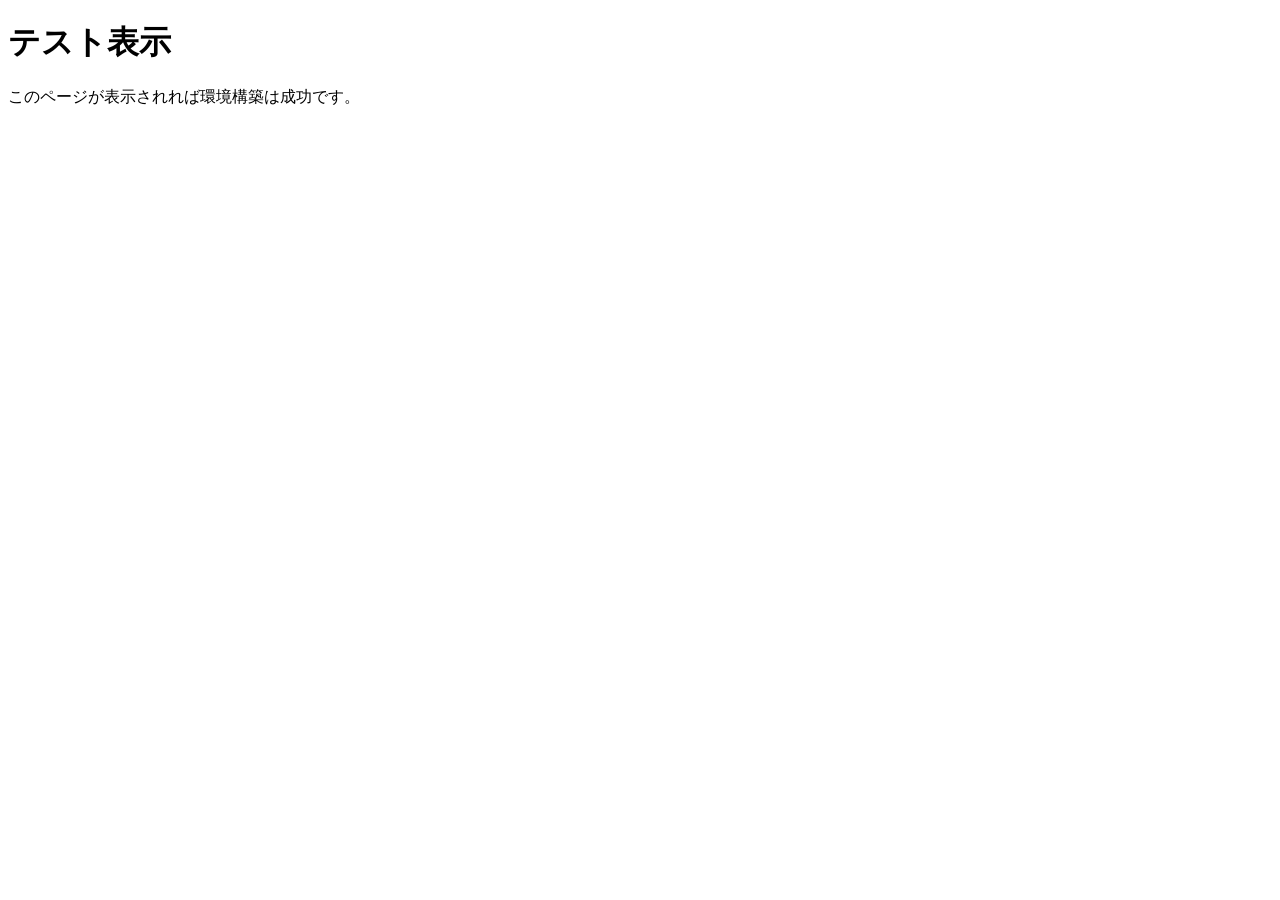
==== index.html @ 56f406b8 "初回コミット：フォルダ構成を作成" ====
<!DOCTYPE html>
<html lang="ja">
<head>
    <meta charset="UTF-8">
    <meta name="viewport" content="width=device-width, initial-scale=1.0">
    <title>サイト名（仮）</title>
    <link rel="stylesheet" href="style.css">
</head>
<body>
    <h1>テスト表示</h1>
    <p>このページが表示されれば環境構築は成功です。</p>
</body>
</html>
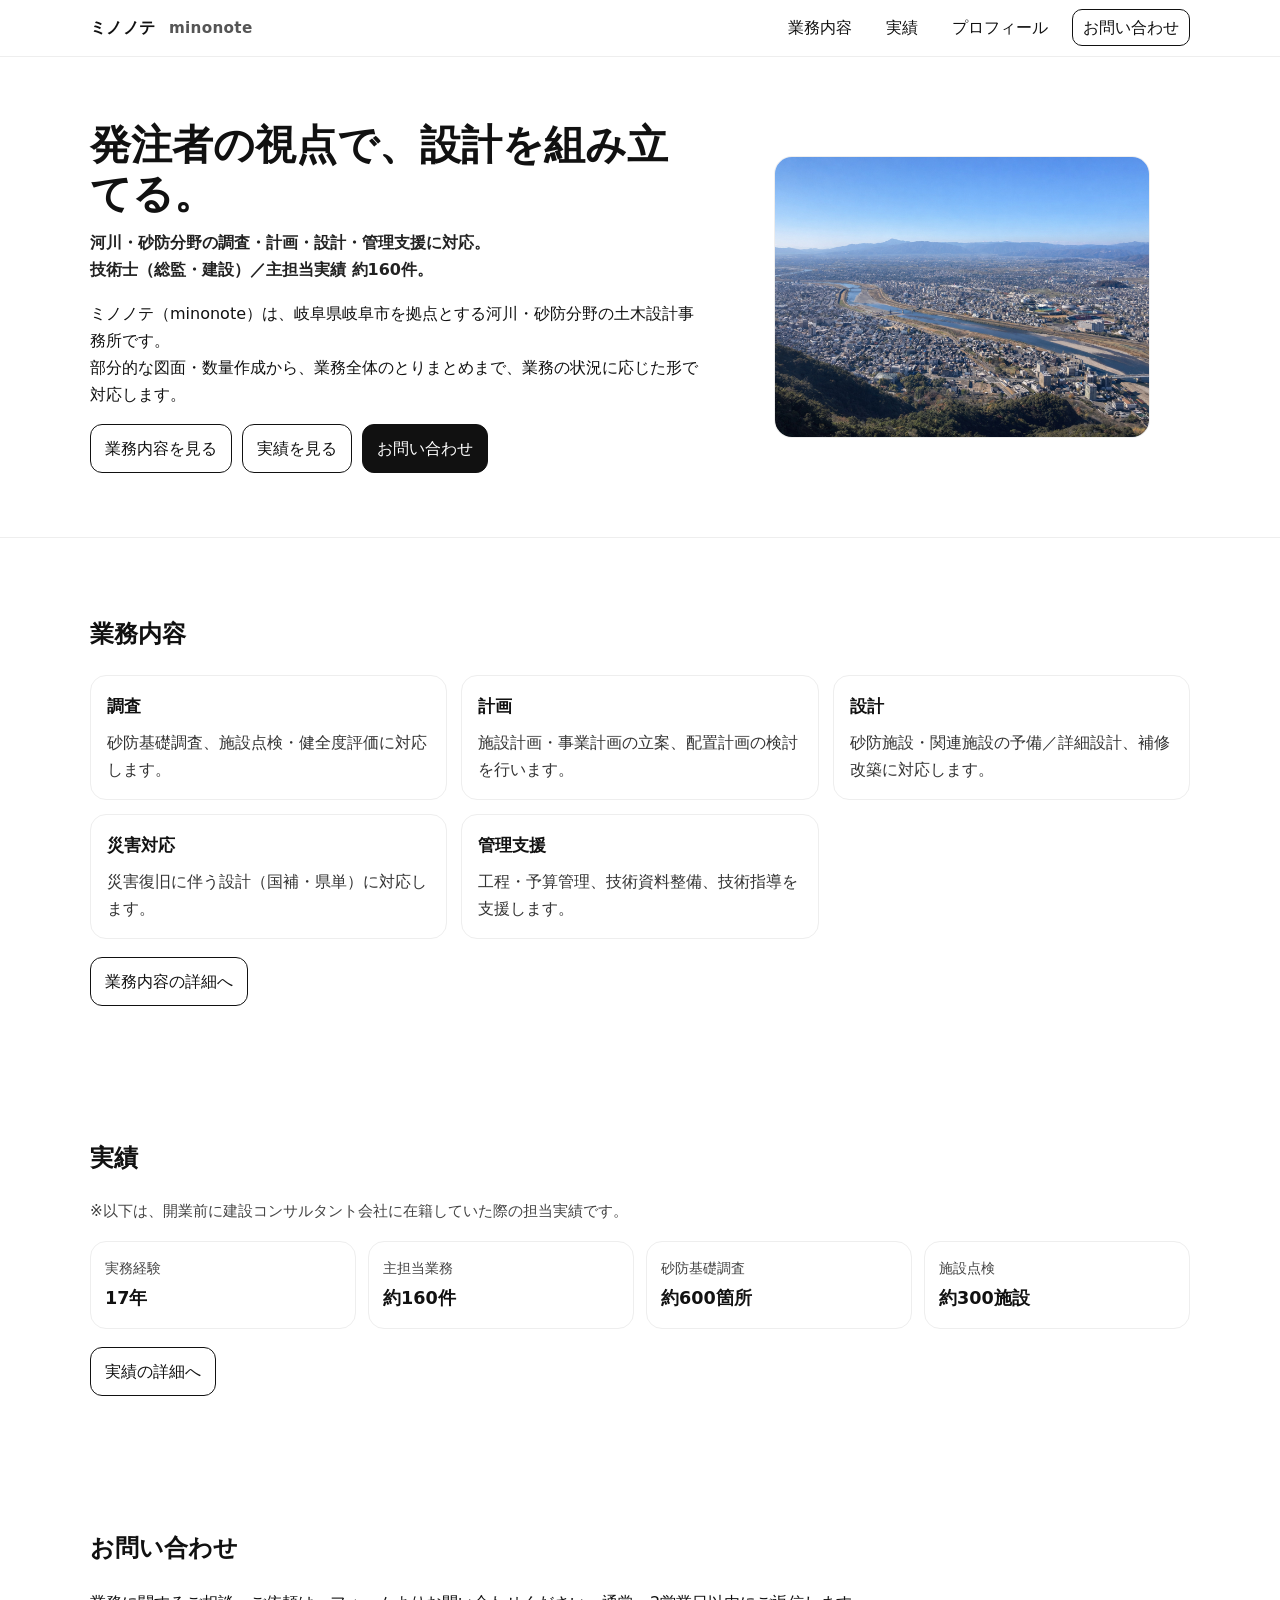
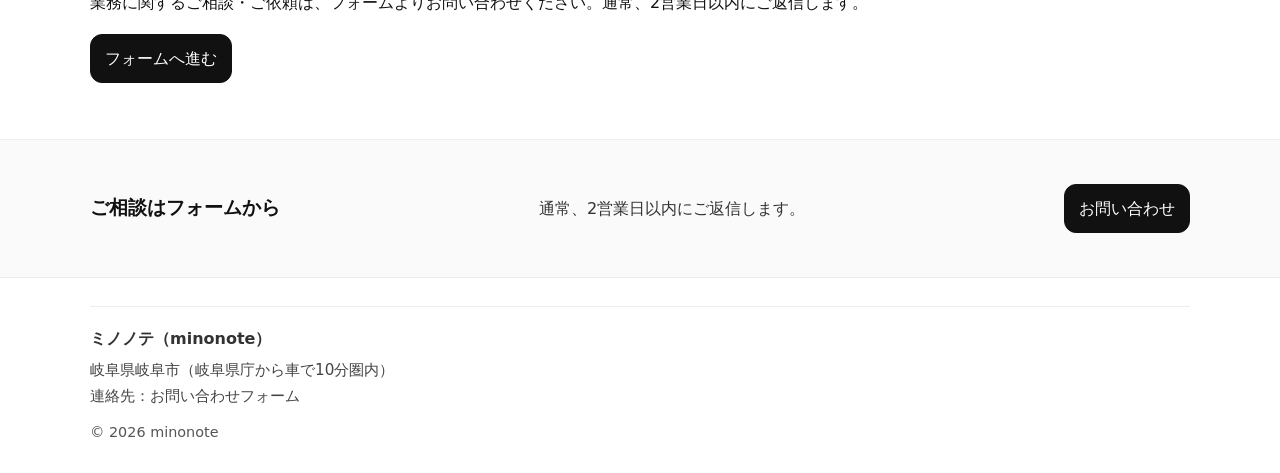
==== commit 8d0d9225: "Prepare for publish" ====
--- a/index.html
+++ b/index.html
@@ -1,13 +1,151 @@
-<!DOCTYPE html>
+<!doctype html>
 <html lang="ja">
 <head>
-    <meta charset="UTF-8">
-    <meta name="viewport" content="width=device-width, initial-scale=1.0">
-    <title>サイト名（仮）</title>
-    <link rel="stylesheet" href="style.css">
+  <meta charset="utf-8" />
+  <meta name="viewport" content="width=device-width, initial-scale=1" />
+  <title>ミノノテ（minonote）｜河川・砂防の調査・計画・設計</title>
+  <meta name="description" content="岐阜県岐阜市拠点。河川・砂防分野の調査・計画・設計・災害復旧・管理支援に対応。技術士（総監・建設）／主担当実績 約160件。" />
+
+  <!-- Canonical / OGP（URLは公開後に実URLへ置換） -->
+  <link rel="canonical" href="https://YOUR_DOMAIN_OR_GITHUBPAGES_URL/" />
+  <meta property="og:title" content="ミノノテ（minonote）｜河川・砂防の調査・計画・設計" />
+  <meta property="og:description" content="河川・砂防分野の調査・計画・設計・災害復旧・管理支援に対応。技術士（総監・建設）／主担当実績 約160件。" />
+  <meta property="og:type" content="website" />
+  <meta property="og:url" content="https://YOUR_DOMAIN_OR_GITHUBPAGES_URL/" />
+  <meta property="og:image" content="https://YOUR_DOMAIN_OR_GITHUBPAGES_URL/images/ogp.png" />
+
+  <!-- Favicon（WF-066で作成・差し替え） -->
+  <link rel="icon" href="images/favicon.ico" />
+
+  <link rel="stylesheet" href="style.css" />
 </head>
 <body>
-    <h1>テスト表示</h1>
-    <p>このページが表示されれば環境構築は成功です。</p>
+  <a class="skip-link" href="#main">本文へスキップ</a>
+
+  <header class="site-header">
+    <div class="container header-inner">
+      <a class="brand" href="index.html" aria-label="ミノノテ トップへ">ミノノテ<span class="brand-sub"> minonote</span></a>
+
+      <nav class="site-nav" aria-label="グローバルナビゲーション">
+        <ul>
+          <li><a href="service.html">業務内容</a></li>
+          <li><a href="works.html">実績</a></li>
+          <li><a href="profile.html">プロフィール</a></li>
+          <li><a class="nav-cta" href="contact.html">お問い合わせ</a></li>
+        </ul>
+      </nav>
+    </div>
+  </header>
+
+  <main id="main">
+    <!-- Hero -->
+    <section class="hero">
+      <div class="container hero-inner">
+        <div class="hero-text">
+          <h1>発注者の視点で、設計を組み立てる。</h1>
+          <p class="lead">
+            河川・砂防分野の調査・計画・設計・管理支援に対応。<br />
+            技術士（総監・建設）／主担当実績 約160件。
+          </p>
+          <p>
+            ミノノテ（minonote）は、岐阜県岐阜市を拠点とする河川・砂防分野の土木設計事務所です。<br />
+            部分的な図面・数量作成から、業務全体のとりまとめまで、業務の状況に応じた形で対応します。
+          </p>
+
+          <div class="button-row">
+            <a class="btn" href="service.html">業務内容を見る</a>
+            <a class="btn" href="works.html">実績を見る</a>
+            <a class="btn btn-primary" href="contact.html">お問い合わせ</a>
+          </div>
+        </div>
+
+        <figure class="hero-media">
+          <!-- WF-045-01：トップメイン画像（WF-061までに差し替え） -->
+          <img src="images/hero-placeholder.jpg" alt="河川・砂防分野の業務イメージ（後で差し替え）" />
+        </figure>
+      </div>
+    </section>
+
+    <!-- Service summary -->
+    <section class="section" id="service">
+      <div class="container">
+        <h2>業務内容</h2>
+        <div class="cards">
+          <article class="card">
+            <h3>調査</h3>
+            <p>砂防基礎調査、施設点検・健全度評価に対応します。</p>
+          </article>
+          <article class="card">
+            <h3>計画</h3>
+            <p>施設計画・事業計画の立案、配置計画の検討を行います。</p>
+          </article>
+          <article class="card">
+            <h3>設計</h3>
+            <p>砂防施設・関連施設の予備／詳細設計、補修改築に対応します。</p>
+          </article>
+          <article class="card">
+            <h3>災害対応</h3>
+            <p>災害復旧に伴う設計（国補・県単）に対応します。</p>
+          </article>
+          <article class="card">
+            <h3>管理支援</h3>
+            <p>工程・予算管理、技術資料整備、技術指導を支援します。</p>
+          </article>
+        </div>
+
+        <div class="section-actions">
+          <a class="btn" href="service.html">業務内容の詳細へ</a>
+        </div>
+      </div>
+    </section>
+
+    <!-- Works summary -->
+    <section class="section" id="works">
+      <div class="container">
+        <h2>実績</h2>
+        <p class="note">※以下は、開業前に建設コンサルタント会社に在籍していた際の担当実績です。</p>
+
+        <dl class="metrics">
+          <div><dt>実務経験</dt><dd>17年</dd></div>
+          <div><dt>主担当業務</dt><dd>約160件</dd></div>
+          <div><dt>砂防基礎調査</dt><dd>約600箇所</dd></div>
+          <div><dt>施設点検</dt><dd>約300施設</dd></div>
+        </dl>
+
+        <div class="section-actions">
+          <a class="btn" href="works.html">実績の詳細へ</a>
+        </div>
+      </div>
+    </section>
+
+    <!-- Contact summary -->
+    <section class="section" id="contact">
+      <div class="container">
+        <h2>お問い合わせ</h2>
+        <p>業務に関するご相談・ご依頼は、フォームよりお問い合わせください。通常、2営業日以内にご返信します。</p>
+        <div class="section-actions">
+          <a class="btn btn-primary" href="contact.html">フォームへ進む</a>
+        </div>
+      </div>
+    </section>
+
+    <!-- Common CTA -->
+    <section class="cta" aria-label="お問い合わせへの導線">
+      <div class="container cta-inner">
+        <h2 class="cta-title">ご相談はフォームから</h2>
+        <p class="cta-text">通常、2営業日以内にご返信します。</p>
+        <a class="btn btn-primary" href="contact.html">お問い合わせ</a>
+      </div>
+    </section>
+  </main>
+
+  <footer class="site-footer">
+    <div class="container footer-inner">
+      <p class="footer-brand">ミノノテ（minonote）</p>
+      <p class="footer-meta">岐阜県岐阜市（岐阜県庁から車で10分圏内）</p>
+      <p class="footer-meta">連絡先：お問い合わせフォーム</p>
+      <p class="footer-copy">&copy; <span id="year">2026</span> minonote</p>
+    </div>
+  </footer>
 </body>
 </html>
--- a/style.css
+++ b/style.css
@@ -0,0 +1,440 @@
+/* WF-054 v1: minonote basic styles */
+
+/* ========== Base / Reset ========== */
+*,
+*::before,
+*::after {
+  box-sizing: border-box;
+}
+
+html {
+  -webkit-text-size-adjust: 100%;
+  text-size-adjust: 100%;
+}
+
+body {
+  margin: 0;
+  font-family: system-ui, -apple-system, "Segoe UI", Roboto, "Hiragino Kaku Gothic ProN",
+    "Noto Sans JP", "Yu Gothic", "Meiryo", sans-serif;
+  line-height: 1.7;
+  color: #111;
+  background: #fff;
+}
+
+img {
+  max-width: 100%;
+  height: auto;
+  display: block;
+}
+
+a {
+  color: inherit;
+  text-decoration: underline;
+  text-underline-offset: 0.2em;
+}
+
+a:hover {
+  opacity: 0.85;
+}
+
+.container {
+  width: min(1100px, calc(100% - 32px));
+  margin: 0 auto;
+}
+
+.section {
+  padding: 56px 0;
+}
+
+.note {
+  font-size: 0.95rem;
+  color: #444;
+}
+
+/* ========== Skip link ========== */
+.skip-link {
+  position: absolute;
+  left: -9999px;
+  top: 8px;
+  background: #111;
+  color: #fff;
+  padding: 8px 12px;
+  border-radius: 8px;
+  z-index: 999;
+}
+.skip-link:focus {
+  left: 12px;
+}
+
+/* ========== Header / Nav ========== */
+.site-header {
+  position: sticky;
+  top: 0;
+  background: rgba(255, 255, 255, 0.95);
+  backdrop-filter: blur(6px);
+  border-bottom: 1px solid #eee;
+  z-index: 50;
+}
+
+.header-inner {
+  display: flex;
+  align-items: center;
+  justify-content: space-between;
+  gap: 16px;
+  padding: 14px 0;
+}
+
+.brand {
+  font-weight: 700;
+  letter-spacing: 0.02em;
+  text-decoration: none;
+}
+
+.brand-sub {
+  font-weight: 600;
+  color: #555;
+  margin-left: 8px;
+  font-size: 0.95em;
+}
+
+.site-nav ul {
+  list-style: none;
+  margin: 0;
+  padding: 0;
+  display: flex;
+  gap: 14px;
+  align-items: center;
+}
+
+.site-nav a {
+  text-decoration: none;
+  padding: 8px 10px;
+  border-radius: 10px;
+}
+
+.site-nav a[aria-current="page"] {
+  background: #f4f4f4;
+}
+
+.nav-cta {
+  border: 1px solid #111;
+}
+
+/* ========== Buttons ========== */
+.btn {
+  display: inline-block;
+  padding: 10px 14px;
+  border-radius: 12px;
+  border: 1px solid #111;
+  text-decoration: none;
+}
+
+.btn-primary {
+  background: #111;
+  color: #fff;
+}
+
+.button-row {
+  display: flex;
+  flex-wrap: wrap;
+  gap: 10px;
+  margin-top: 16px;
+}
+
+.section-actions {
+  margin-top: 18px;
+  display: flex;
+  gap: 10px;
+  flex-wrap: wrap;
+}
+
+/* ========== Hero ========== */
+.hero {
+  padding: 64px 0;
+  border-bottom: 1px solid #eee;
+}
+
+.hero-inner {
+  display: grid;
+  grid-template-columns: 1.15fr 0.85fr;
+  gap: 28px;
+  align-items: center;
+}
+
+.hero h1 {
+  margin: 0 0 10px 0;
+  font-size: clamp(1.8rem, 3.2vw, 2.6rem);
+  line-height: 1.2;
+}
+
+.lead {
+  margin: 0 0 12px 0;
+  font-weight: 600;
+  color: #222;
+}
+
+.hero-media img {
+  border-radius: 18px;
+  border: 1px solid #eee;
+  background: #fafafa;
+  aspect-ratio: 4 / 3;
+  object-fit: cover;
+}
+
+/* ========== Cards ========== */
+.cards {
+  display: grid;
+  grid-template-columns: repeat(3, minmax(0, 1fr));
+  gap: 14px;
+  margin-top: 14px;
+}
+
+.card {
+  border: 1px solid #eee;
+  border-radius: 16px;
+  padding: 16px;
+  background: #fff;
+}
+
+.card h3 {
+  margin: 0 0 8px 0;
+  font-size: 1.05rem;
+}
+
+.card p {
+  margin: 0;
+  color: #333;
+}
+
+/* ========== Metrics (dl) ========== */
+/* WF-060-03 FIX: metrics を自動列数に（3件/4件どちらも整う） */
+.metrics {
+  margin: 16px 0 0 0;
+  padding: 0;
+  display: grid;
+  grid-template-columns: repeat(auto-fit, minmax(220px, 1fr));
+  gap: 12px;
+}
+
+.metrics > div {
+  border: 1px solid #eee;
+  border-radius: 16px;
+  padding: 14px;
+  background: #fff;
+}
+
+.metrics dt {
+  font-size: 0.9rem;
+  color: #444;
+}
+
+.metrics dd {
+  margin: 4px 0 0 0;
+  font-weight: 700;
+  font-size: 1.1rem;
+}
+
+/* ========== Page hero & prose ========== */
+.page-hero {
+  padding: 44px 0;
+  border-bottom: 1px solid #eee;
+}
+
+.page-hero h1 {
+  margin: 0 0 10px 0;
+  font-size: clamp(1.6rem, 2.6vw, 2.2rem);
+}
+
+.prose {
+  max-width: 820px;
+}
+
+.prose h2 {
+  margin-top: 28px;
+  margin-bottom: 10px;
+}
+
+.list {
+  padding-left: 1.2em;
+}
+
+.case {
+  border: 1px solid #eee;
+  border-radius: 16px;
+  padding: 16px;
+  margin-top: 12px;
+  background: #fff;
+}
+
+.case h3 {
+  margin: 0 0 8px 0;
+}
+
+/* ========== Profile ========== */
+.profile-top {
+  display: grid;
+  grid-template-columns: 0.5fr 1fr;
+  gap: 18px;
+  align-items: start;
+}
+
+.profile-media img {
+  border-radius: 18px;
+  border: 1px solid #eee;
+  background: #fafafa;
+  aspect-ratio: 4 / 5;
+  object-fit: cover;
+}
+
+.profile-name {
+  font-weight: 700;
+  font-size: 1.1rem;
+  margin: 0 0 10px 0;
+}
+
+.profile-meta {
+  list-style: none;
+  padding: 0;
+  margin: 0 0 10px 0;
+  color: #333;
+}
+
+/* ========== Form ========== */
+.form-embed {
+  border: 1px dashed #bbb;
+  border-radius: 16px;
+  padding: 14px;
+  background: #fafafa;
+}
+
+/* ========== CTA ========== */
+.cta {
+  padding: 44px 0;
+  border-top: 1px solid #eee;
+  border-bottom: 1px solid #eee;
+  background: #fafafa;
+}
+
+.cta-inner {
+  display: flex;
+  align-items: center;
+  justify-content: space-between;
+  gap: 16px;
+  flex-wrap: wrap;
+}
+
+.cta-title {
+  margin: 0;
+  font-size: 1.2rem;
+}
+
+.cta-text {
+  margin: 0;
+  color: #333;
+}
+
+/* ========== Footer ========== */
+.site-footer {
+  padding: 28px 0;
+}
+
+.footer-inner {
+  border-top: 1px solid #eee;
+  padding-top: 18px;
+  color: #333;
+}
+
+.footer-brand {
+  font-weight: 700;
+  margin: 0 0 6px 0;
+}
+
+.footer-meta {
+  margin: 0;
+  font-size: 0.95rem;
+  color: #444;
+}
+
+.footer-copy {
+  margin: 10px 0 0 0;
+  font-size: 0.9rem;
+  color: #555;
+}
+
+/* ========== Responsive ========== */
+@media (max-width: 900px) {
+  .hero-inner {
+    grid-template-columns: 1fr;
+  }
+  .cards {
+    grid-template-columns: 1fr;
+  }
+  .profile-top {
+    grid-template-columns: 1fr;
+  }
+  .site-nav ul {
+    gap: 6px;
+    flex-wrap: wrap;
+    justify-content: flex-end;
+  }
+}
+/* WF-060-02 A: service headings spacing */
+.prose h2 {
+  padding-top: 8px;
+  border-top: 1px solid #eee;
+}
+/* WF-060-02 B: list readability */
+.prose ul {
+  margin-top: 10px;
+  margin-bottom: 18px;
+}
+.prose li {
+  margin: 6px 0;
+}
+/* WF-060-02 C: page hero padding tweak */
+.page-hero {
+  padding: 36px 0;
+}
+/* WF-060-04 OPT: プロフィールの可読性（行長・行間） */
+.profile-summary {
+  max-width: 720px;
+}
+.profile-summary .note {
+  max-width: 60ch; /* 1行の長さを抑える */
+}
+.profile-meta li {
+  margin: 4px 0;
+}
+/* WF-060-04 OPT2: 顔写真枠を少し小さく */
+.profile-media {
+  max-width: 340px;
+}
+/* WF-060-05: Google Forms iframe */
+.form-embed iframe{
+  width: 100%;
+  border: 0;
+  border-radius: 12px;
+  min-height: 900px; /* 足りなければ増やす */
+}
+/* WF-060-05 OPT: contactページではCTAを非表示 */
+.page-contact .cta{
+  display: none;
+}
+/* WF-060-05 FIX: contactの箇条書きが左ギリギリにならないように */
+.prose ul.list{
+  padding-left: 1.8em; /* 1.6〜2.0emで好み調整 */
+}
+.prose ul.list li{
+  margin: 6px 0;
+}
+/* WF-060-04 OPT: profile origin text */
+.profile-summary .note {
+  color: #444;
+  line-height: 1.8;
+}
+/* WF-060-05: stabilize embedded form */
+.form-embed iframe {
+  width: 100%;
+  border: 0;
+  display: block;
+}
